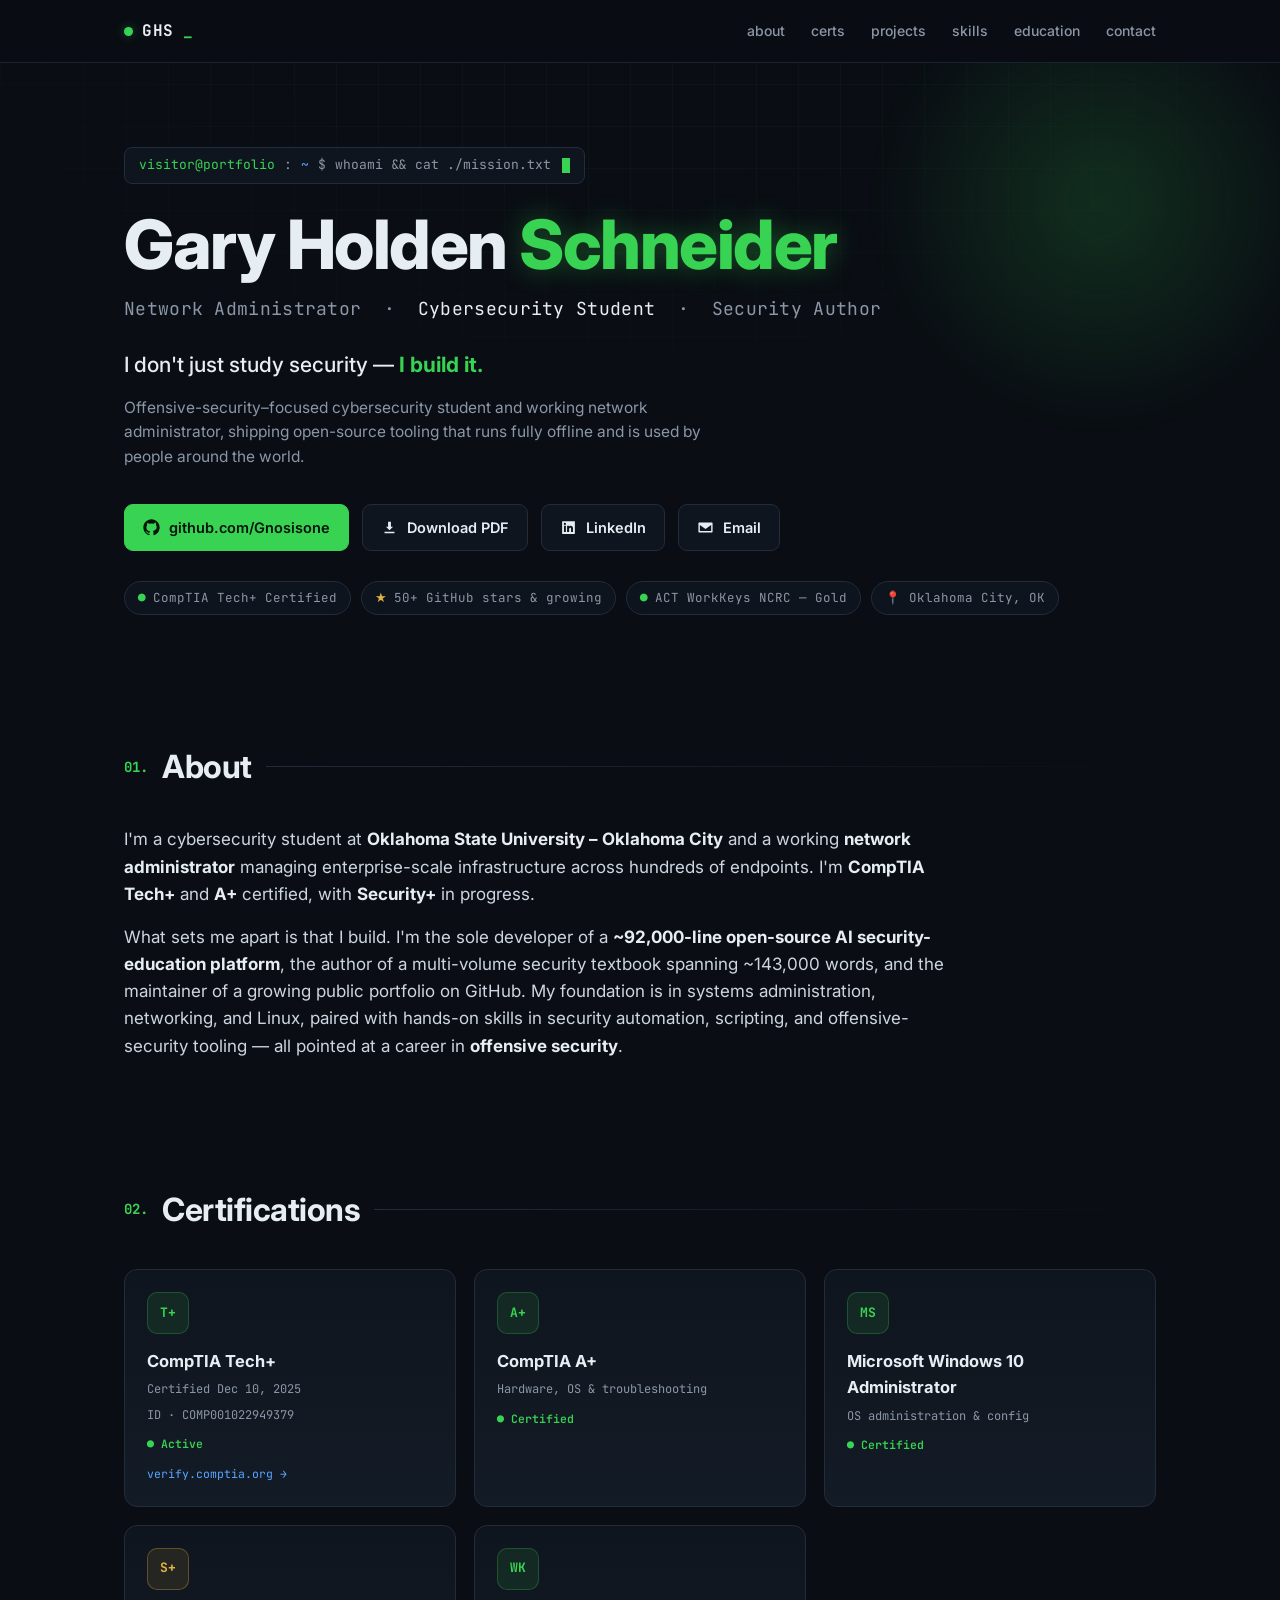
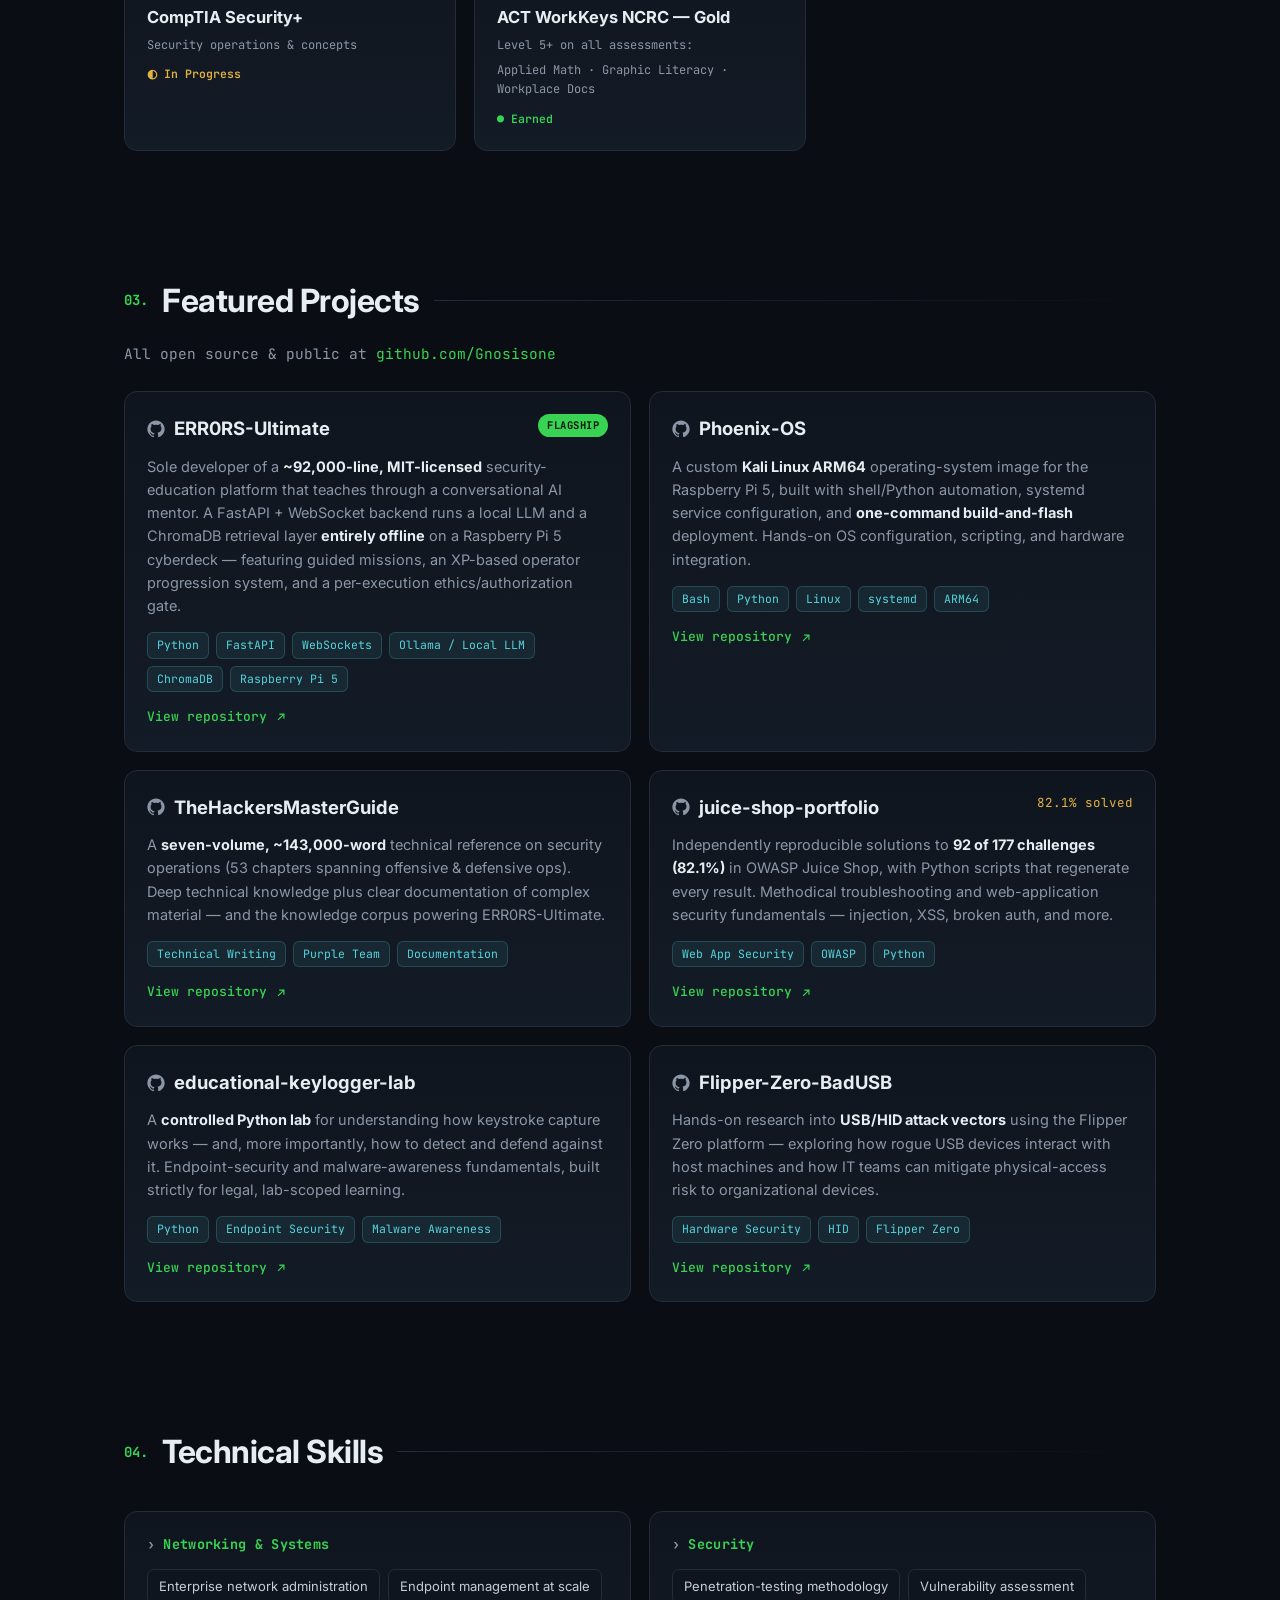
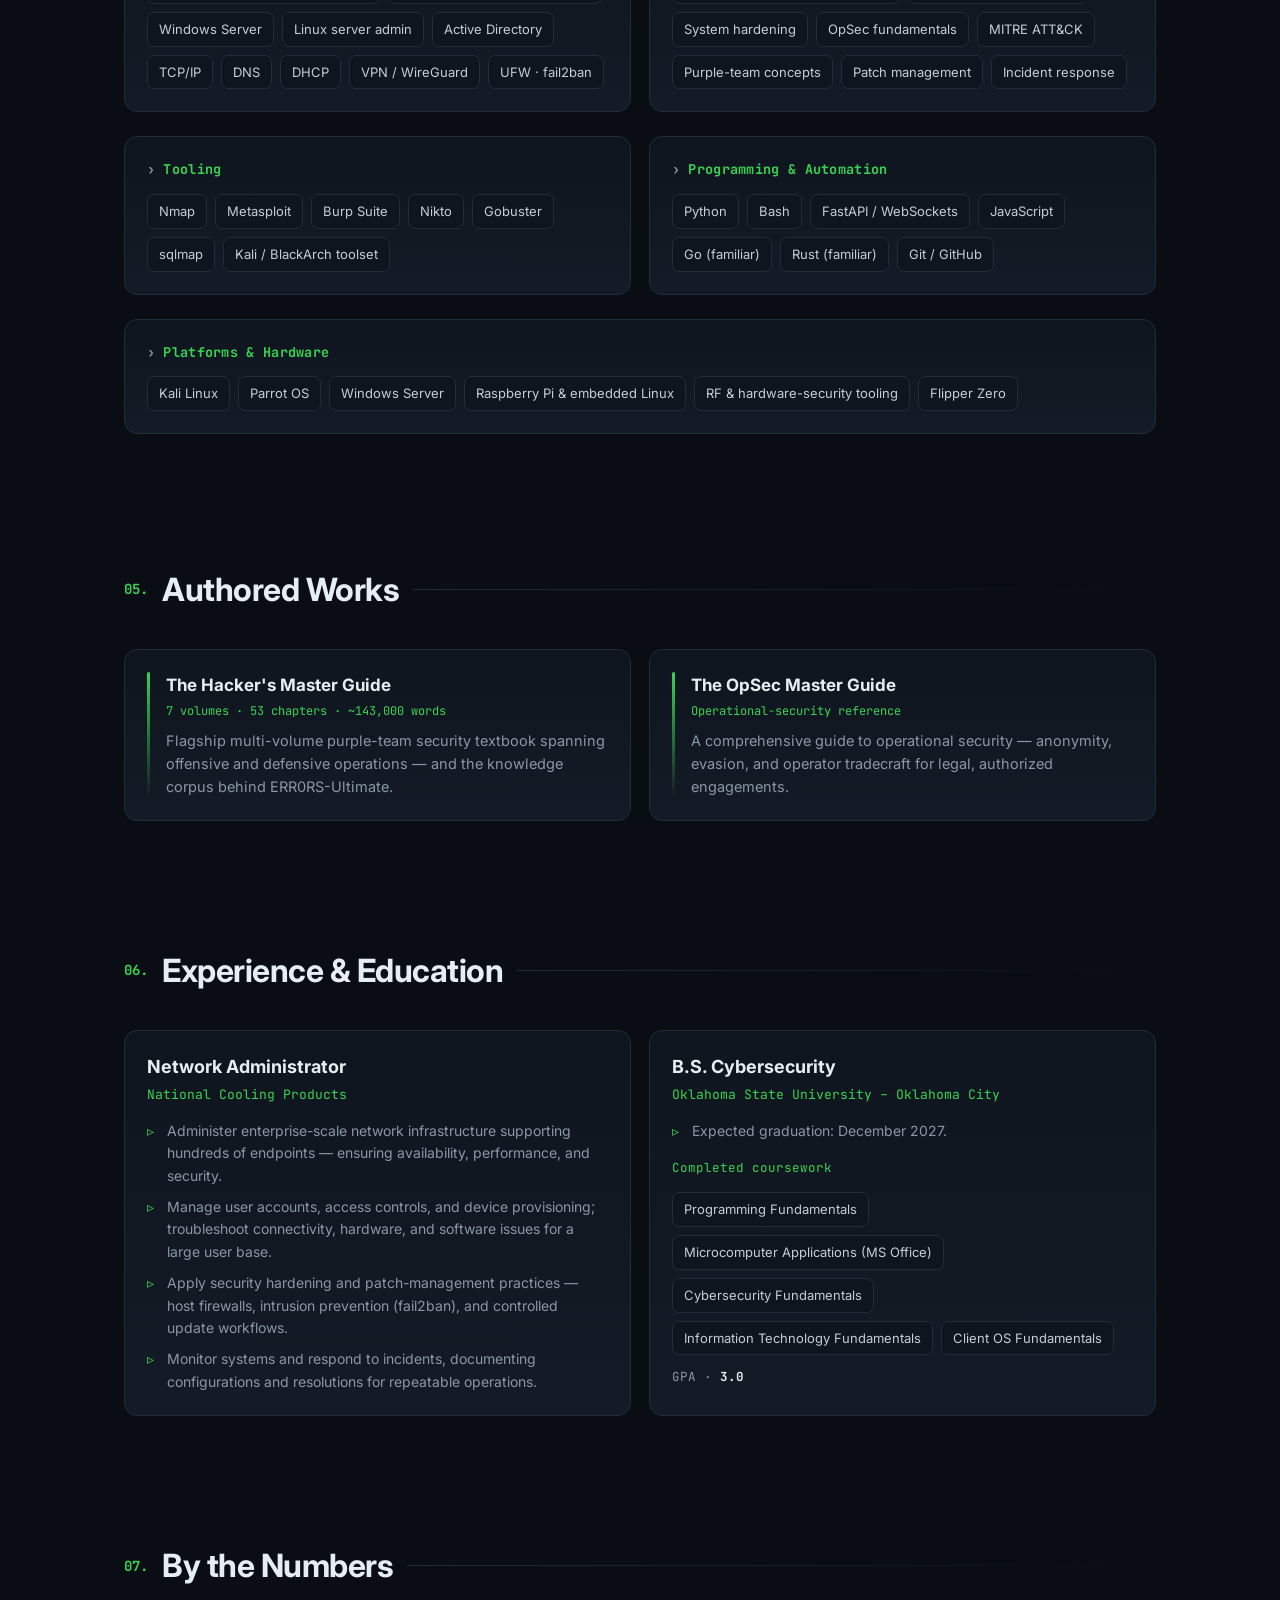
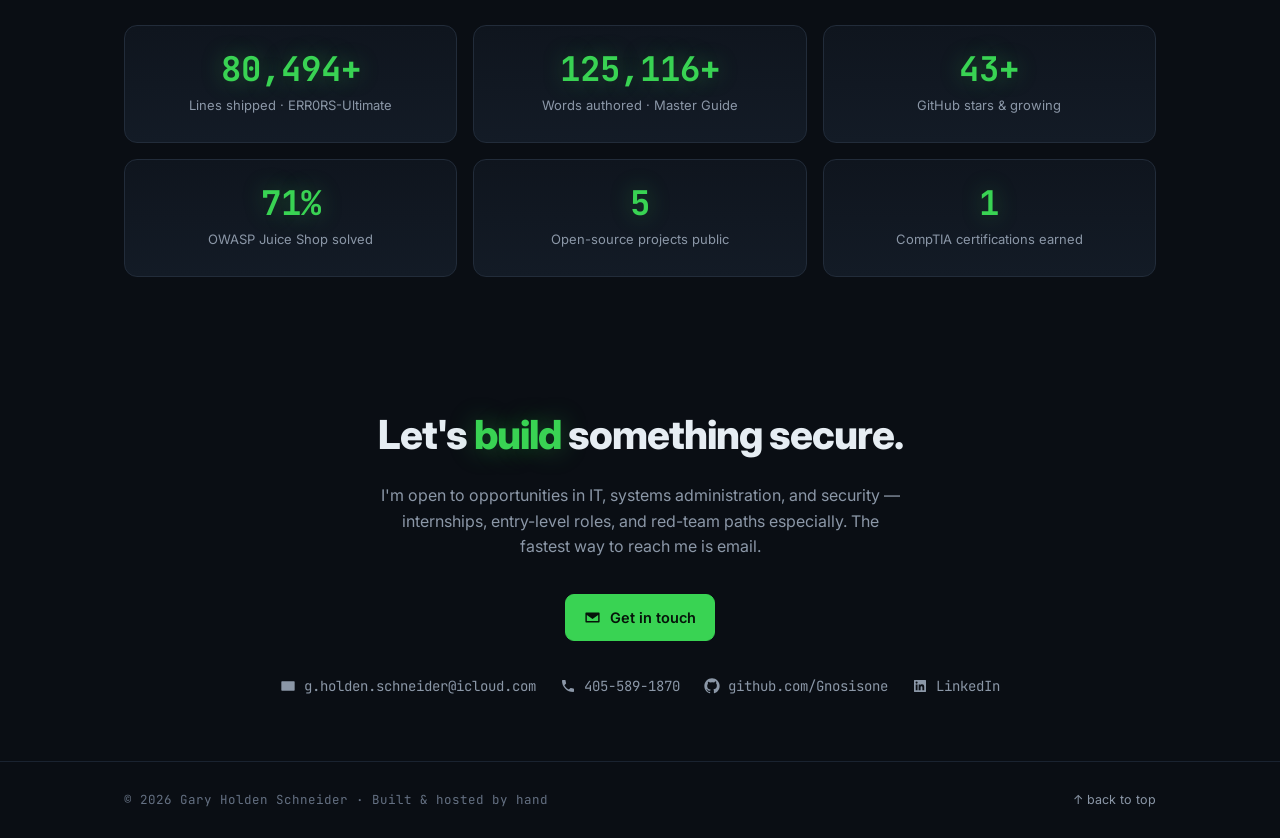
==== index.html @ 3a84d75b "Professional portfolio" ====
<!DOCTYPE html>
<html lang="en">
<head>
<meta charset="UTF-8">
<meta name="viewport" content="width=device-width, initial-scale=1.0">
<title>Gary Holden Schneider — Cybersecurity & Offensive Security Portfolio</title>
<meta name="description" content="Gary Holden Schneider — Network Administrator, Cybersecurity Student, and Security Author. CompTIA Tech+ certified. Builder of open-source security tooling at github.com/Gnosisone.">
<link rel="preconnect" href="https://fonts.googleapis.com">
<link rel="preconnect" href="https://fonts.gstatic.com" crossorigin>
<link href="https://fonts.googleapis.com/css2?family=JetBrains+Mono:wght@400;500;700&family=Inter:wght@400;500;600;700;800&display=swap" rel="stylesheet">
<style>
  :root{
    --bg:#0a0e14;
    --bg-grid:rgba(57,211,83,.04);
    --panel:#0f151e;
    --panel-2:#131b26;
    --border:#222c3a;
    --border-soft:#1a2330;
    --text:#e6edf3;
    --muted:#8b97a7;
    --muted-2:#647082;
    --green:#39d353;
    --green-dim:#2ea043;
    --blue:#58a6ff;
    --cyan:#56d4dd;
    --amber:#e3b341;
    --glow:rgba(57,211,83,.35);
    --mono:'JetBrains Mono',ui-monospace,SFMono-Regular,Menlo,Consolas,monospace;
    --sans:'Inter',system-ui,-apple-system,Segoe UI,Roboto,Helvetica,Arial,sans-serif;
  }
  *{box-sizing:border-box;margin:0;padding:0}
  html{scroll-behavior:smooth}
  body{
    background:var(--bg);
    color:var(--text);
    font-family:var(--sans);
    line-height:1.6;
    -webkit-font-smoothing:antialiased;
    overflow-x:hidden;
  }
  body::before{
    content:"";position:fixed;inset:0;z-index:0;pointer-events:none;
    background-image:linear-gradient(var(--bg-grid) 1px,transparent 1px),linear-gradient(90deg,var(--bg-grid) 1px,transparent 1px);
    background-size:42px 42px;
    mask-image:radial-gradient(ellipse 80% 60% at 50% 0%,#000 30%,transparent 80%);
  }
  a{color:inherit;text-decoration:none}
  .wrap{max-width:1080px;margin:0 auto;padding:0 24px;position:relative;z-index:1}
  .mono{font-family:var(--mono)}
  .accent{color:var(--green)}
  .blue{color:var(--blue)}

  /* NAV */
  nav{
    position:sticky;top:0;z-index:50;
    backdrop-filter:blur(10px);
    background:rgba(10,14,20,.78);
    border-bottom:1px solid var(--border-soft);
  }
  nav .wrap{display:flex;align-items:center;justify-content:space-between;height:62px}
  .brand{font-family:var(--mono);font-weight:700;letter-spacing:.5px;display:flex;align-items:center;gap:9px}
  .brand .dot{width:9px;height:9px;border-radius:50%;background:var(--green);box-shadow:0 0 10px var(--glow);animation:pulse 2.4s infinite}
  @keyframes pulse{0%,100%{opacity:1}50%{opacity:.35}}
  .navlinks{display:flex;gap:26px;font-size:14px;font-weight:500}
  .navlinks a{color:var(--muted);transition:color .2s}
  .navlinks a:hover{color:var(--green)}
  @media(max-width:760px){.navlinks{display:none}}

  /* HERO */
  header.hero{position:relative;padding:84px 0 64px;overflow:hidden}
  header.hero::after{
    content:"";position:absolute;top:-120px;right:-80px;width:520px;height:520px;z-index:0;
    background:radial-gradient(circle,var(--glow) 0%,transparent 60%);opacity:.5;filter:blur(20px);
  }
  .term{
    font-family:var(--mono);font-size:13px;color:var(--muted);
    border:1px solid var(--border);background:var(--panel);border-radius:8px;
    padding:7px 14px;display:inline-flex;align-items:center;gap:9px;margin-bottom:26px;
  }
  .term .g{color:var(--green)}
  .term .cursor{display:inline-block;width:8px;height:15px;background:var(--green);margin-left:2px;animation:blink 1.1s steps(1) infinite;vertical-align:-2px}
  @keyframes blink{50%{opacity:0}}
  h1.name{font-size:clamp(38px,7vw,68px);line-height:1.02;font-weight:800;letter-spacing:-1.5px}
  h1.name .last{color:var(--green);text-shadow:0 0 26px var(--glow)}
  .roles{font-family:var(--mono);font-size:clamp(14px,2.4vw,18px);color:var(--muted);margin-top:16px;letter-spacing:.3px}
  .roles span{color:var(--text)}
  .tagline{font-size:clamp(17px,2.6vw,21px);color:var(--text);max-width:640px;margin-top:24px;font-weight:500}
  .tagline b{color:var(--green);font-weight:700}
  .sub{color:var(--muted);max-width:620px;margin-top:14px;font-size:15.5px}
  .cta{display:flex;flex-wrap:wrap;gap:13px;margin-top:34px}
  .btn{
    display:inline-flex;align-items:center;gap:9px;font-weight:600;font-size:14.5px;
    padding:11px 18px;border-radius:9px;border:1px solid var(--border);
    background:var(--panel);color:var(--text);transition:all .2s;cursor:pointer;
  }
  .btn:hover{border-color:var(--green);transform:translateY(-2px);box-shadow:0 8px 22px rgba(0,0,0,.4)}
  .btn.primary{background:var(--green);color:#06140a;border-color:var(--green)}
  .btn.primary:hover{background:#48e063;box-shadow:0 8px 26px var(--glow)}
  .btn svg{width:17px;height:17px;fill:currentColor}
  .badges{display:flex;flex-wrap:wrap;gap:10px;margin-top:30px}
  .chip{
    font-family:var(--mono);font-size:12.5px;color:var(--muted);
    border:1px solid var(--border);border-radius:30px;padding:6px 13px;
    display:inline-flex;align-items:center;gap:7px;background:rgba(19,27,38,.5)
  }
  .chip .s{color:var(--amber)}
  .chip .ok{color:var(--green)}

  /* SECTIONS */
  section{padding:62px 0;position:relative}
  .sec-head{display:flex;align-items:center;gap:14px;margin-bottom:34px}
  .sec-head .num{font-family:var(--mono);color:var(--green);font-size:14px;font-weight:700}
  .sec-head h2{font-size:clamp(23px,4vw,32px);font-weight:700;letter-spacing:-.5px;white-space:nowrap}
  .sec-head .rule{height:1px;background:linear-gradient(90deg,var(--border),transparent);flex:1}

  .about p{font-size:17px;color:#cdd6e0;max-width:820px}
  .about p+p{margin-top:16px}
  .about b{color:var(--text)}

  /* CARDS GRID */
  .grid{display:grid;gap:18px}
  .grid.cols-2{grid-template-columns:repeat(2,1fr)}
  .grid.cols-3{grid-template-columns:repeat(3,1fr)}
  @media(max-width:820px){.grid.cols-2,.grid.cols-3{grid-template-columns:1fr}}

  .card{
    background:linear-gradient(180deg,var(--panel),var(--panel-2));
    border:1px solid var(--border);border-radius:13px;padding:22px;position:relative;
    transition:transform .2s,border-color .2s,box-shadow .2s;
  }
  .card:hover{transform:translateY(-4px);border-color:var(--green);box-shadow:0 14px 34px rgba(0,0,0,.45)}

  /* PROJECTS */
  .proj .top{display:flex;align-items:flex-start;justify-content:space-between;gap:12px}
  .proj h3{font-size:18.5px;font-weight:700;display:flex;align-items:center;gap:9px}
  .proj h3 svg{width:18px;height:18px;fill:var(--muted)}
  .flag{font-family:var(--mono);font-size:10.5px;font-weight:700;color:#06140a;background:var(--green);padding:3px 9px;border-radius:30px;letter-spacing:.5px;text-transform:uppercase}
  .stars{font-family:var(--mono);font-size:12.5px;color:var(--amber);display:inline-flex;align-items:center;gap:5px;white-space:nowrap}
  .proj p{color:var(--muted);font-size:14.5px;margin-top:11px}
  .tags{display:flex;flex-wrap:wrap;gap:7px;margin-top:15px}
  .tag{font-family:var(--mono);font-size:11.5px;color:var(--cyan);background:rgba(86,212,221,.08);border:1px solid rgba(86,212,221,.2);border-radius:6px;padding:3px 9px}
  .proj .link{margin-top:15px;font-family:var(--mono);font-size:13px;color:var(--green);display:inline-flex;align-items:center;gap:7px;font-weight:500}
  .proj .link:hover{text-decoration:underline}
  .proj .link svg{width:14px;height:14px;fill:currentColor;transition:transform .2s}
  .card:hover .proj .link svg{transform:translate(2px,-2px)}

  /* CERTS */
  .cert{display:flex;flex-direction:column;gap:6px}
  .cert .ico{width:42px;height:42px;border-radius:10px;display:flex;align-items:center;justify-content:center;background:rgba(57,211,83,.1);border:1px solid rgba(57,211,83,.25);font-family:var(--mono);font-weight:700;color:var(--green);font-size:13px;margin-bottom:8px}
  .cert.prog .ico{background:rgba(227,179,65,.1);border-color:rgba(227,179,65,.3);color:var(--amber)}
  .cert h3{font-size:16.5px;font-weight:700}
  .cert .meta{font-family:var(--mono);font-size:12px;color:var(--muted)}
  .cert .status{font-family:var(--mono);font-size:11.5px;font-weight:600;margin-top:4px}
  .cert .status.active{color:var(--green)}
  .cert .status.ip{color:var(--amber)}
  .cert a.verify{font-family:var(--mono);font-size:11.5px;color:var(--blue);margin-top:6px;display:inline-block}
  .cert a.verify:hover{text-decoration:underline}

  /* SKILLS */
  .skillcat{margin-bottom:6px}
  .skillcat h3{font-family:var(--mono);font-size:13.5px;color:var(--green);margin-bottom:13px;letter-spacing:.3px;display:flex;align-items:center;gap:8px}
  .skillcat h3::before{content:"›";color:var(--muted)}
  .skillset{display:flex;flex-wrap:wrap;gap:8px}
  .skill{font-size:13px;color:#c4cdd8;background:var(--panel);border:1px solid var(--border);border-radius:7px;padding:6px 11px;transition:all .18s}
  .skill:hover{border-color:var(--green);color:var(--text)}

  /* WORKS */
  .work{display:flex;gap:16px;align-items:flex-start}
  .work .bar{width:3px;align-self:stretch;background:linear-gradient(var(--green),transparent);border-radius:3px;flex:none}
  .work h3{font-size:17px;font-weight:700}
  .work .sub2{font-family:var(--mono);font-size:12px;color:var(--green);margin:3px 0 7px}
  .work p{color:var(--muted);font-size:14.5px}

  /* EXPERIENCE / EDU */
  .row{display:grid;grid-template-columns:1fr 1fr;gap:18px}
  @media(max-width:820px){.row{grid-template-columns:1fr}}
  .exp h3{font-size:18px;font-weight:700}
  .exp .org{font-family:var(--mono);font-size:13px;color:var(--green);margin-top:3px}
  .exp ul{list-style:none;margin-top:14px;display:flex;flex-direction:column;gap:9px}
  .exp li{position:relative;padding-left:20px;color:var(--muted);font-size:14px}
  .exp li::before{content:"▹";position:absolute;left:0;color:var(--green)}
  .courses{display:flex;flex-wrap:wrap;gap:8px;margin-top:14px}
  .gpa{font-family:var(--mono);font-size:12.5px;color:var(--muted);margin-top:12px}
  .gpa b{color:var(--text)}

  /* STATS */
  .stats{display:grid;grid-template-columns:repeat(3,1fr);gap:16px}
  @media(max-width:820px){.stats{grid-template-columns:repeat(2,1fr)}}
  @media(max-width:480px){.stats{grid-template-columns:1fr}}
  .stat{text-align:center;padding:26px 16px;background:linear-gradient(180deg,var(--panel),var(--panel-2));border:1px solid var(--border);border-radius:13px}
  .stat .big{font-family:var(--mono);font-size:34px;font-weight:700;color:var(--green);text-shadow:0 0 22px var(--glow);line-height:1}
  .stat .lbl{color:var(--muted);font-size:13px;margin-top:9px}

  /* CONTACT */
  .contact{text-align:center;padding:64px 0}
  .contact h2{font-size:clamp(26px,5vw,40px);font-weight:800;letter-spacing:-1px}
  .contact h2 .accent{text-shadow:0 0 26px var(--glow)}
  .contact p{color:var(--muted);max-width:520px;margin:16px auto 0;font-size:16px}
  .contact .cta{justify-content:center}
  .clinks{display:flex;flex-wrap:wrap;gap:24px;justify-content:center;margin-top:34px;font-family:var(--mono);font-size:14px}
  .clinks a{color:var(--muted);display:inline-flex;align-items:center;gap:8px;transition:color .2s}
  .clinks a:hover{color:var(--green)}
  .clinks svg{width:16px;height:16px;fill:currentColor}

  footer{border-top:1px solid var(--border-soft);padding:28px 0;text-align:center}
  footer .wrap{display:flex;flex-wrap:wrap;gap:10px;justify-content:space-between;align-items:center}
  footer .mono{font-size:12.5px;color:var(--muted-2)}
  footer .top{color:var(--muted);font-size:12.5px;cursor:pointer}
  footer .top:hover{color:var(--green)}

  /* reveal */
  .reveal{opacity:0;transform:translateY(22px);transition:opacity .6s ease,transform .6s ease}
  .reveal.in{opacity:1;transform:none}
  @media(prefers-reduced-motion:reduce){.reveal{opacity:1;transform:none}}
</style>
</head>
<body>

<nav>
  <div class="wrap">
    <a href="#top" class="brand"><span class="dot"></span>GHS<span class="accent">_</span></a>
    <div class="navlinks">
      <a href="#about">about</a>
      <a href="#certs">certs</a>
      <a href="#projects">projects</a>
      <a href="#skills">skills</a>
      <a href="#education">education</a>
      <a href="#contact">contact</a>
    </div>
  </div>
</nav>

<header class="hero" id="top">
  <div class="wrap">
    <div class="term mono"><span class="g">visitor@portfolio</span>:<span class="blue">~</span>$ <span id="typed"></span><span class="cursor"></span></div>
    <h1 class="name">Gary Holden <span class="last">Schneider</span></h1>
    <div class="roles mono">Network Administrator&nbsp;&nbsp;·&nbsp;&nbsp;<span>Cybersecurity Student</span>&nbsp;&nbsp;·&nbsp;&nbsp;Security Author</div>
    <p class="tagline">I don't just study security — <b>I build it.</b></p>
    <p class="sub">Offensive-security–focused cybersecurity student and working network administrator, shipping open-source tooling that runs fully offline and is used by people around the world.</p>
    <div class="cta">
      <a class="btn primary" href="https://github.com/Gnosisone" target="_blank" rel="noopener">
        <svg viewBox="0 0 24 24"><path d="M12 .5C5.7.5.5 5.7.5 12c0 5.1 3.3 9.4 7.9 10.9.6.1.8-.2.8-.5v-1.7c-3.2.7-3.9-1.5-3.9-1.5-.5-1.3-1.3-1.7-1.3-1.7-1.1-.7.1-.7.1-.7 1.2.1 1.8 1.2 1.8 1.2 1 1.8 2.8 1.3 3.5 1 .1-.8.4-1.3.7-1.6-2.6-.3-5.3-1.3-5.3-5.7 0-1.3.4-2.3 1.2-3.1-.1-.3-.5-1.5.1-3.1 0 0 1-.3 3.3 1.2a11.5 11.5 0 0 1 6 0C17 4.6 18 4.9 18 4.9c.6 1.6.2 2.8.1 3.1.8.8 1.2 1.8 1.2 3.1 0 4.4-2.7 5.4-5.3 5.7.4.4.8 1.1.8 2.2v3.3c0 .3.2.6.8.5 4.6-1.5 7.9-5.8 7.9-10.9C23.5 5.7 18.3.5 12 .5z"/></svg>
        github.com/Gnosisone
      </a>
      <a class="btn" href="Holden_Schneider_Portfolio.pdf" target="_blank" rel="noopener">
        <svg viewBox="0 0 24 24"><path d="M12 16l-5-5h3V4h4v7h3l-5 5zm-7 2h14v2H5v-2z"/></svg>
        Download PDF
      </a>
      <a class="btn" href="https://www.linkedin.com/in/holden-schneider-bb38b32ba" target="_blank" rel="noopener">
        <svg viewBox="0 0 24 24"><path d="M20.4 3H3.6A.6.6 0 0 0 3 3.6v16.8a.6.6 0 0 0 .6.6h16.8a.6.6 0 0 0 .6-.6V3.6a.6.6 0 0 0-.6-.6zM8.3 18.3H5.6V9.7h2.7v8.6zM6.9 8.5a1.6 1.6 0 1 1 0-3.2 1.6 1.6 0 0 1 0 3.2zm11.4 9.8h-2.7V14c0-1-.4-1.7-1.3-1.7-.7 0-1.1.5-1.3 1-.1.2-.1.4-.1.7v4.3H10s.1-7.8 0-8.6h2.7v1.2c.4-.6 1-1.4 2.5-1.4 1.8 0 3.1 1.2 3.1 3.7v5.1z"/></svg>
        LinkedIn
      </a>
      <a class="btn" href="mailto:g.holden.schneider@icloud.com">
        <svg viewBox="0 0 24 24"><path d="M3 5h18a1 1 0 0 1 1 1v12a1 1 0 0 1-1 1H3a1 1 0 0 1-1-1V6a1 1 0 0 1 1-1zm9 7.2L4.4 7H19.6L12 12.2zM4 8.5V17h16V8.5l-8 5.5-8-5.5z"/></svg>
        Email
      </a>
    </div>
    <div class="badges">
      <span class="chip"><span class="ok">●</span> CompTIA Tech+ Certified</span>
      <span class="chip"><span class="s">★</span> 50+ GitHub stars &amp; growing</span>
      <span class="chip"><span class="ok">●</span> ACT WorkKeys NCRC — Gold</span>
      <span class="chip">📍 Oklahoma City, OK</span>
    </div>
  </div>
</header>

<section id="about" class="about">
  <div class="wrap">
    <div class="sec-head reveal"><span class="num mono">01.</span><h2>About</h2><span class="rule"></span></div>
    <p class="reveal">I'm a cybersecurity student at <b>Oklahoma State University – Oklahoma City</b> and a working <b>network administrator</b> managing enterprise-scale infrastructure across hundreds of endpoints. I'm <b>CompTIA Tech+</b> and <b>A+</b> certified, with <b>Security+</b> in progress.</p>
    <p class="reveal">What sets me apart is that I build. I'm the sole developer of a <b>~92,000-line open-source AI security-education platform</b>, the author of a multi-volume security textbook spanning ~143,000 words, and the maintainer of a growing public portfolio on GitHub. My foundation is in systems administration, networking, and Linux, paired with hands-on skills in security automation, scripting, and offensive-security tooling — all pointed at a career in <b>offensive security</b>.</p>
  </div>
</section>

<section id="certs">
  <div class="wrap">
    <div class="sec-head reveal"><span class="num mono">02.</span><h2>Certifications</h2><span class="rule"></span></div>
    <div class="grid cols-3">
      <div class="card cert reveal">
        <div class="ico">T+</div>
        <h3>CompTIA Tech+</h3>
        <div class="meta">Certified Dec 10, 2025</div>
        <div class="meta">ID · COMP001022949379</div>
        <div class="status active">● Active</div>
        <a class="verify" href="https://verify.comptia.org" target="_blank" rel="noopener">verify.comptia.org →</a>
      </div>
      <div class="card cert reveal">
        <div class="ico">A+</div>
        <h3>CompTIA A+</h3>
        <div class="meta">Hardware, OS &amp; troubleshooting</div>
        <div class="status active">● Certified</div>
      </div>
      <div class="card cert reveal">
        <div class="ico">MS</div>
        <h3>Microsoft Windows 10 Administrator</h3>
        <div class="meta">OS administration &amp; config</div>
        <div class="status active">● Certified</div>
      </div>
      <div class="card cert prog reveal">
        <div class="ico">S+</div>
        <h3>CompTIA Security+</h3>
        <div class="meta">Security operations &amp; concepts</div>
        <div class="status ip">◐ In Progress</div>
      </div>
      <div class="card cert reveal">
        <div class="ico">WK</div>
        <h3>ACT WorkKeys NCRC — Gold</h3>
        <div class="meta">Level 5+ on all assessments:</div>
        <div class="meta">Applied Math · Graphic Literacy · Workplace Docs</div>
        <div class="status active">● Earned</div>
      </div>
    </div>
  </div>
</section>

<section id="projects">
  <div class="wrap">
    <div class="sec-head reveal"><span class="num mono">03.</span><h2>Featured Projects</h2><span class="rule"></span></div>
    <p class="reveal" style="color:var(--muted);margin-top:-18px;margin-bottom:26px;font-size:14.5px;font-family:var(--mono)">All open source &amp; public at <a href="https://github.com/Gnosisone" target="_blank" rel="noopener" class="accent">github.com/Gnosisone</a></p>
    <div class="grid cols-2">

      <div class="card proj reveal">
        <div class="top">
          <h3><svg viewBox="0 0 24 24"><path d="M12 .5C5.7.5.5 5.7.5 12c0 5.1 3.3 9.4 7.9 10.9.6.1.8-.2.8-.5v-1.7c-3.2.7-3.9-1.5-3.9-1.5-.5-1.3-1.3-1.7-1.3-1.7-1.1-.7.1-.7.1-.7 1.2.1 1.8 1.2 1.8 1.2 1 1.8 2.8 1.3 3.5 1 .1-.8.4-1.3.7-1.6-2.6-.3-5.3-1.3-5.3-5.7 0-1.3.4-2.3 1.2-3.1-.1-.3-.5-1.5.1-3.1 0 0 1-.3 3.3 1.2a11.5 11.5 0 0 1 6 0C17 4.6 18 4.9 18 4.9c.6 1.6.2 2.8.1 3.1.8.8 1.2 1.8 1.2 3.1 0 4.4-2.7 5.4-5.3 5.7.4.4.8 1.1.8 2.2v3.3c0 .3.2.6.8.5 4.6-1.5 7.9-5.8 7.9-10.9C23.5 5.7 18.3.5 12 .5z"/></svg>ERR0RS-Ultimate</h3>
          <span class="flag">Flagship</span>
        </div>
        <p>Sole developer of a <b style="color:var(--text)">~92,000-line, MIT-licensed</b> security-education platform that teaches through a conversational AI mentor. A FastAPI + WebSocket backend runs a local LLM and a ChromaDB retrieval layer <b style="color:var(--text)">entirely offline</b> on a Raspberry Pi 5 cyberdeck — featuring guided missions, an XP-based operator progression system, and a per-execution ethics/authorization gate.</p>
        <div class="tags"><span class="tag">Python</span><span class="tag">FastAPI</span><span class="tag">WebSockets</span><span class="tag">Ollama / Local LLM</span><span class="tag">ChromaDB</span><span class="tag">Raspberry Pi 5</span></div>
        <a class="link" href="https://github.com/Gnosisone/ERR0RS-Ultimate" target="_blank" rel="noopener">View repository <svg viewBox="0 0 24 24"><path d="M7 17L17 7M9 7h8v8" stroke="currentColor" stroke-width="2" fill="none"/></svg></a>
      </div>

      <div class="card proj reveal">
        <div class="top">
          <h3><svg viewBox="0 0 24 24"><path d="M12 .5C5.7.5.5 5.7.5 12c0 5.1 3.3 9.4 7.9 10.9.6.1.8-.2.8-.5v-1.7c-3.2.7-3.9-1.5-3.9-1.5-.5-1.3-1.3-1.7-1.3-1.7-1.1-.7.1-.7.1-.7 1.2.1 1.8 1.2 1.8 1.2 1 1.8 2.8 1.3 3.5 1 .1-.8.4-1.3.7-1.6-2.6-.3-5.3-1.3-5.3-5.7 0-1.3.4-2.3 1.2-3.1-.1-.3-.5-1.5.1-3.1 0 0 1-.3 3.3 1.2a11.5 11.5 0 0 1 6 0C17 4.6 18 4.9 18 4.9c.6 1.6.2 2.8.1 3.1.8.8 1.2 1.8 1.2 3.1 0 4.4-2.7 5.4-5.3 5.7.4.4.8 1.1.8 2.2v3.3c0 .3.2.6.8.5 4.6-1.5 7.9-5.8 7.9-10.9C23.5 5.7 18.3.5 12 .5z"/></svg>Phoenix-OS</h3>
        </div>
        <p>A custom <b style="color:var(--text)">Kali Linux ARM64</b> operating-system image for the Raspberry Pi 5, built with shell/Python automation, systemd service configuration, and <b style="color:var(--text)">one-command build-and-flash</b> deployment. Hands-on OS configuration, scripting, and hardware integration.</p>
        <div class="tags"><span class="tag">Bash</span><span class="tag">Python</span><span class="tag">Linux</span><span class="tag">systemd</span><span class="tag">ARM64</span></div>
        <a class="link" href="https://github.com/Gnosisone/Phoenix-OS" target="_blank" rel="noopener">View repository <svg viewBox="0 0 24 24"><path d="M7 17L17 7M9 7h8v8" stroke="currentColor" stroke-width="2" fill="none"/></svg></a>
      </div>

      <div class="card proj reveal">
        <div class="top">
          <h3><svg viewBox="0 0 24 24"><path d="M12 .5C5.7.5.5 5.7.5 12c0 5.1 3.3 9.4 7.9 10.9.6.1.8-.2.8-.5v-1.7c-3.2.7-3.9-1.5-3.9-1.5-.5-1.3-1.3-1.7-1.3-1.7-1.1-.7.1-.7.1-.7 1.2.1 1.8 1.2 1.8 1.2 1 1.8 2.8 1.3 3.5 1 .1-.8.4-1.3.7-1.6-2.6-.3-5.3-1.3-5.3-5.7 0-1.3.4-2.3 1.2-3.1-.1-.3-.5-1.5.1-3.1 0 0 1-.3 3.3 1.2a11.5 11.5 0 0 1 6 0C17 4.6 18 4.9 18 4.9c.6 1.6.2 2.8.1 3.1.8.8 1.2 1.8 1.2 3.1 0 4.4-2.7 5.4-5.3 5.7.4.4.8 1.1.8 2.2v3.3c0 .3.2.6.8.5 4.6-1.5 7.9-5.8 7.9-10.9C23.5 5.7 18.3.5 12 .5z"/></svg>TheHackersMasterGuide</h3>
        </div>
        <p>A <b style="color:var(--text)">seven-volume, ~143,000-word</b> technical reference on security operations (53 chapters spanning offensive &amp; defensive ops). Deep technical knowledge plus clear documentation of complex material — and the knowledge corpus powering ERR0RS-Ultimate.</p>
        <div class="tags"><span class="tag">Technical Writing</span><span class="tag">Purple Team</span><span class="tag">Documentation</span></div>
        <a class="link" href="https://github.com/Gnosisone/TheHackersMasterGuide" target="_blank" rel="noopener">View repository <svg viewBox="0 0 24 24"><path d="M7 17L17 7M9 7h8v8" stroke="currentColor" stroke-width="2" fill="none"/></svg></a>
      </div>

      <div class="card proj reveal">
        <div class="top">
          <h3><svg viewBox="0 0 24 24"><path d="M12 .5C5.7.5.5 5.7.5 12c0 5.1 3.3 9.4 7.9 10.9.6.1.8-.2.8-.5v-1.7c-3.2.7-3.9-1.5-3.9-1.5-.5-1.3-1.3-1.7-1.3-1.7-1.1-.7.1-.7.1-.7 1.2.1 1.8 1.2 1.8 1.2 1 1.8 2.8 1.3 3.5 1 .1-.8.4-1.3.7-1.6-2.6-.3-5.3-1.3-5.3-5.7 0-1.3.4-2.3 1.2-3.1-.1-.3-.5-1.5.1-3.1 0 0 1-.3 3.3 1.2a11.5 11.5 0 0 1 6 0C17 4.6 18 4.9 18 4.9c.6 1.6.2 2.8.1 3.1.8.8 1.2 1.8 1.2 3.1 0 4.4-2.7 5.4-5.3 5.7.4.4.8 1.1.8 2.2v3.3c0 .3.2.6.8.5 4.6-1.5 7.9-5.8 7.9-10.9C23.5 5.7 18.3.5 12 .5z"/></svg>juice-shop-portfolio</h3>
          <span class="stars">82.1% solved</span>
        </div>
        <p>Independently reproducible solutions to <b style="color:var(--text)">92 of 177 challenges (82.1%)</b> in OWASP Juice Shop, with Python scripts that regenerate every result. Methodical troubleshooting and web-application security fundamentals — injection, XSS, broken auth, and more.</p>
        <div class="tags"><span class="tag">Web App Security</span><span class="tag">OWASP</span><span class="tag">Python</span></div>
        <a class="link" href="https://github.com/Gnosisone/juice-shop-portfolio" target="_blank" rel="noopener">View repository <svg viewBox="0 0 24 24"><path d="M7 17L17 7M9 7h8v8" stroke="currentColor" stroke-width="2" fill="none"/></svg></a>
      </div>

      <div class="card proj reveal">
        <div class="top">
          <h3><svg viewBox="0 0 24 24"><path d="M12 .5C5.7.5.5 5.7.5 12c0 5.1 3.3 9.4 7.9 10.9.6.1.8-.2.8-.5v-1.7c-3.2.7-3.9-1.5-3.9-1.5-.5-1.3-1.3-1.7-1.3-1.7-1.1-.7.1-.7.1-.7 1.2.1 1.8 1.2 1.8 1.2 1 1.8 2.8 1.3 3.5 1 .1-.8.4-1.3.7-1.6-2.6-.3-5.3-1.3-5.3-5.7 0-1.3.4-2.3 1.2-3.1-.1-.3-.5-1.5.1-3.1 0 0 1-.3 3.3 1.2a11.5 11.5 0 0 1 6 0C17 4.6 18 4.9 18 4.9c.6 1.6.2 2.8.1 3.1.8.8 1.2 1.8 1.2 3.1 0 4.4-2.7 5.4-5.3 5.7.4.4.8 1.1.8 2.2v3.3c0 .3.2.6.8.5 4.6-1.5 7.9-5.8 7.9-10.9C23.5 5.7 18.3.5 12 .5z"/></svg>educational-keylogger-lab</h3>
        </div>
        <p>A <b style="color:var(--text)">controlled Python lab</b> for understanding how keystroke capture works — and, more importantly, how to detect and defend against it. Endpoint-security and malware-awareness fundamentals, built strictly for legal, lab-scoped learning.</p>
        <div class="tags"><span class="tag">Python</span><span class="tag">Endpoint Security</span><span class="tag">Malware Awareness</span></div>
        <a class="link" href="https://github.com/Gnosisone/educational-keylogger-lab" target="_blank" rel="noopener">View repository <svg viewBox="0 0 24 24"><path d="M7 17L17 7M9 7h8v8" stroke="currentColor" stroke-width="2" fill="none"/></svg></a>
      </div>

      <div class="card proj reveal">
        <div class="top">
          <h3><svg viewBox="0 0 24 24"><path d="M12 .5C5.7.5.5 5.7.5 12c0 5.1 3.3 9.4 7.9 10.9.6.1.8-.2.8-.5v-1.7c-3.2.7-3.9-1.5-3.9-1.5-.5-1.3-1.3-1.7-1.3-1.7-1.1-.7.1-.7.1-.7 1.2.1 1.8 1.2 1.8 1.2 1 1.8 2.8 1.3 3.5 1 .1-.8.4-1.3.7-1.6-2.6-.3-5.3-1.3-5.3-5.7 0-1.3.4-2.3 1.2-3.1-.1-.3-.5-1.5.1-3.1 0 0 1-.3 3.3 1.2a11.5 11.5 0 0 1 6 0C17 4.6 18 4.9 18 4.9c.6 1.6.2 2.8.1 3.1.8.8 1.2 1.8 1.2 3.1 0 4.4-2.7 5.4-5.3 5.7.4.4.8 1.1.8 2.2v3.3c0 .3.2.6.8.5 4.6-1.5 7.9-5.8 7.9-10.9C23.5 5.7 18.3.5 12 .5z"/></svg>Flipper-Zero-BadUSB</h3>
        </div>
        <p>Hands-on research into <b style="color:var(--text)">USB/HID attack vectors</b> using the Flipper Zero platform — exploring how rogue USB devices interact with host machines and how IT teams can mitigate physical-access risk to organizational devices.</p>
        <div class="tags"><span class="tag">Hardware Security</span><span class="tag">HID</span><span class="tag">Flipper Zero</span></div>
        <a class="link" href="https://github.com/Gnosisone/Flipper-Zero-BadUSB" target="_blank" rel="noopener">View repository <svg viewBox="0 0 24 24"><path d="M7 17L17 7M9 7h8v8" stroke="currentColor" stroke-width="2" fill="none"/></svg></a>
      </div>

    </div>
  </div>
</section>

<section id="skills">
  <div class="wrap">
    <div class="sec-head reveal"><span class="num mono">04.</span><h2>Technical Skills</h2><span class="rule"></span></div>
    <div class="grid cols-2">
      <div class="card skillcat reveal">
        <h3>Networking &amp; Systems</h3>
        <div class="skillset">
          <span class="skill">Enterprise network administration</span><span class="skill">Endpoint management at scale</span><span class="skill">Windows Server</span><span class="skill">Linux server admin</span><span class="skill">Active Directory</span><span class="skill">TCP/IP</span><span class="skill">DNS</span><span class="skill">DHCP</span><span class="skill">VPN / WireGuard</span><span class="skill">UFW · fail2ban</span>
        </div>
      </div>
      <div class="card skillcat reveal">
        <h3>Security</h3>
        <div class="skillset">
          <span class="skill">Penetration-testing methodology</span><span class="skill">Vulnerability assessment</span><span class="skill">System hardening</span><span class="skill">OpSec fundamentals</span><span class="skill">MITRE ATT&amp;CK</span><span class="skill">Purple-team concepts</span><span class="skill">Patch management</span><span class="skill">Incident response</span>
        </div>
      </div>
      <div class="card skillcat reveal">
        <h3>Tooling</h3>
        <div class="skillset">
          <span class="skill">Nmap</span><span class="skill">Metasploit</span><span class="skill">Burp Suite</span><span class="skill">Nikto</span><span class="skill">Gobuster</span><span class="skill">sqlmap</span><span class="skill">Kali / BlackArch toolset</span>
        </div>
      </div>
      <div class="card skillcat reveal">
        <h3>Programming &amp; Automation</h3>
        <div class="skillset">
          <span class="skill">Python</span><span class="skill">Bash</span><span class="skill">FastAPI / WebSockets</span><span class="skill">JavaScript</span><span class="skill">Go (familiar)</span><span class="skill">Rust (familiar)</span><span class="skill">Git / GitHub</span>
        </div>
      </div>
      <div class="card skillcat reveal" style="grid-column:1/-1">
        <h3>Platforms &amp; Hardware</h3>
        <div class="skillset">
          <span class="skill">Kali Linux</span><span class="skill">Parrot OS</span><span class="skill">Windows Server</span><span class="skill">Raspberry Pi &amp; embedded Linux</span><span class="skill">RF &amp; hardware-security tooling</span><span class="skill">Flipper Zero</span>
        </div>
      </div>
    </div>
  </div>
</section>

<section id="works">
  <div class="wrap">
    <div class="sec-head reveal"><span class="num mono">05.</span><h2>Authored Works</h2><span class="rule"></span></div>
    <div class="grid cols-2">
      <div class="card work reveal">
        <div class="bar"></div>
        <div>
          <h3>The Hacker's Master Guide</h3>
          <div class="sub2 mono">7 volumes · 53 chapters · ~143,000 words</div>
          <p>Flagship multi-volume purple-team security textbook spanning offensive and defensive operations — and the knowledge corpus behind ERR0RS-Ultimate.</p>
        </div>
      </div>
      <div class="card work reveal">
        <div class="bar"></div>
        <div>
          <h3>The OpSec Master Guide</h3>
          <div class="sub2 mono">Operational-security reference</div>
          <p>A comprehensive guide to operational security — anonymity, evasion, and operator tradecraft for legal, authorized engagements.</p>
        </div>
      </div>
    </div>
  </div>
</section>

<section id="experience">
  <div class="wrap">
    <div class="sec-head reveal"><span class="num mono">06.</span><h2>Experience &amp; Education</h2><span class="rule"></span></div>
    <div class="row">
      <div class="card exp reveal">
        <h3>Network Administrator</h3>
        <div class="org mono">National Cooling Products</div>
        <ul>
          <li>Administer enterprise-scale network infrastructure supporting hundreds of endpoints — ensuring availability, performance, and security.</li>
          <li>Manage user accounts, access controls, and device provisioning; troubleshoot connectivity, hardware, and software issues for a large user base.</li>
          <li>Apply security hardening and patch-management practices — host firewalls, intrusion prevention (fail2ban), and controlled update workflows.</li>
          <li>Monitor systems and respond to incidents, documenting configurations and resolutions for repeatable operations.</li>
        </ul>
      </div>
      <div class="card exp reveal">
        <h3>B.S. Cybersecurity</h3>
        <div class="org mono">Oklahoma State University – Oklahoma City</div>
        <ul>
          <li>Expected graduation: December 2027.</li>
        </ul>
        <div style="font-family:var(--mono);font-size:12.5px;color:var(--green);margin-top:16px;margin-bottom:6px">Completed coursework</div>
        <div class="courses">
          <span class="skill">Programming Fundamentals</span><span class="skill">Microcomputer Applications (MS Office)</span><span class="skill">Cybersecurity Fundamentals</span><span class="skill">Information Technology Fundamentals</span><span class="skill">Client OS Fundamentals</span>
        </div>
        <div class="gpa">GPA · <b>3.0</b></div>
      </div>
    </div>
  </div>
</section>

<section id="highlights">
  <div class="wrap">
    <div class="sec-head reveal"><span class="num mono">07.</span><h2>By the Numbers</h2><span class="rule"></span></div>
    <div class="stats">
      <div class="stat reveal"><div class="big" data-count="92000" data-suffix="+">0</div><div class="lbl">Lines shipped · ERR0RS-Ultimate</div></div>
      <div class="stat reveal"><div class="big" data-count="143000" data-suffix="+">0</div><div class="lbl">Words authored · Master Guide</div></div>
      <div class="stat reveal"><div class="big" data-count="50" data-suffix="+">0</div><div class="lbl">GitHub stars &amp; growing</div></div>
      <div class="stat reveal"><div class="big" data-count="82" data-suffix="%">0</div><div class="lbl">OWASP Juice Shop solved</div></div>
      <div class="stat reveal"><div class="big" data-count="6" data-suffix="">0</div><div class="lbl">Open-source projects public</div></div>
      <div class="stat reveal"><div class="big" data-count="2" data-suffix="">0</div><div class="lbl">CompTIA certifications earned</div></div>
    </div>
  </div>
</section>

<section id="contact" class="contact">
  <div class="wrap">
    <div class="reveal">
      <h2>Let's <span class="accent">build</span> something secure.</h2>
      <p>I'm open to opportunities in IT, systems administration, and security — internships, entry-level roles, and red-team paths especially. The fastest way to reach me is email.</p>
      <div class="cta">
        <a class="btn primary" href="mailto:g.holden.schneider@icloud.com">
          <svg viewBox="0 0 24 24"><path d="M3 5h18a1 1 0 0 1 1 1v12a1 1 0 0 1-1 1H3a1 1 0 0 1-1-1V6a1 1 0 0 1 1-1zm9 7.2L4.4 7H19.6L12 12.2zM4 8.5V17h16V8.5l-8 5.5-8-5.5z"/></svg>
          Get in touch
        </a>
      </div>
      <div class="clinks">
        <a href="mailto:g.holden.schneider@icloud.com"><svg viewBox="0 0 24 24"><path d="M3 5h18a1 1 0 0 1 1 1v12a1 1 0 0 1-1 1H3a1 1 0 0 1-1-1V6a1 1 0 0 1 1-1zm9 7.2L4.4 7H19.6L12 12.2z"/></svg>g.holden.schneider@icloud.com</a>
        <a href="tel:4055891870"><svg viewBox="0 0 24 24"><path d="M6.6 10.8c1.4 2.8 3.8 5.1 6.6 6.6l2.2-2.2c.3-.3.7-.4 1-.2 1.2.4 2.4.6 3.6.6.6 0 1 .4 1 1V20c0 .6-.4 1-1 1C10.6 21 3 13.4 3 4c0-.6.4-1 1-1h3.5c.6 0 1 .4 1 1 0 1.3.2 2.5.6 3.6.1.4 0 .8-.3 1l-2.2 2.2z"/></svg>405-589-1870</a>
        <a href="https://github.com/Gnosisone" target="_blank" rel="noopener"><svg viewBox="0 0 24 24"><path d="M12 .5C5.7.5.5 5.7.5 12c0 5.1 3.3 9.4 7.9 10.9.6.1.8-.2.8-.5v-1.7c-3.2.7-3.9-1.5-3.9-1.5-.5-1.3-1.3-1.7-1.3-1.7-1.1-.7.1-.7.1-.7 1.2.1 1.8 1.2 1.8 1.2 1 1.8 2.8 1.3 3.5 1 .1-.8.4-1.3.7-1.6-2.6-.3-5.3-1.3-5.3-5.7 0-1.3.4-2.3 1.2-3.1-.1-.3-.5-1.5.1-3.1 0 0 1-.3 3.3 1.2a11.5 11.5 0 0 1 6 0C17 4.6 18 4.9 18 4.9c.6 1.6.2 2.8.1 3.1.8.8 1.2 1.8 1.2 3.1 0 4.4-2.7 5.4-5.3 5.7.4.4.8 1.1.8 2.2v3.3c0 .3.2.6.8.5 4.6-1.5 7.9-5.8 7.9-10.9C23.5 5.7 18.3.5 12 .5z"/></svg>github.com/Gnosisone</a>
        <a href="https://www.linkedin.com/in/holden-schneider-bb38b32ba" target="_blank" rel="noopener"><svg viewBox="0 0 24 24"><path d="M20.4 3H3.6A.6.6 0 0 0 3 3.6v16.8a.6.6 0 0 0 .6.6h16.8a.6.6 0 0 0 .6-.6V3.6a.6.6 0 0 0-.6-.6zM8.3 18.3H5.6V9.7h2.7v8.6zM6.9 8.5a1.6 1.6 0 1 1 0-3.2 1.6 1.6 0 0 1 0 3.2zm11.4 9.8h-2.7V14c0-1-.4-1.7-1.3-1.7-.7 0-1.1.5-1.3 1-.1.2-.1.4-.1.7v4.3H10s.1-7.8 0-8.6h2.7v1.2c.4-.6 1-1.4 2.5-1.4 1.8 0 3.1 1.2 3.1 3.7v5.1z"/></svg>LinkedIn</a>
      </div>
    </div>
  </div>
</section>

<footer>
  <div class="wrap">
    <span class="mono">© 2026 Gary Holden Schneider · Built &amp; hosted by hand</span>
    <span class="top" onclick="window.scrollTo({top:0,behavior:'smooth'})">↑ back to top</span>
  </div>
</footer>

<script>
  // typed terminal line
  (function(){
    var el=document.getElementById('typed');
    if(!el)return;
    var txt='whoami && cat ./mission.txt';
    var i=0;
    (function t(){ if(i<=txt.length){el.textContent=txt.slice(0,i++);setTimeout(t,55);} })();
  })();

  // reveal on scroll
  (function(){
    var io=new IntersectionObserver(function(es){
      es.forEach(function(e){ if(e.isIntersecting){e.target.classList.add('in');io.unobserve(e.target);} });
    },{threshold:.12});
    document.querySelectorAll('.reveal').forEach(function(n){io.observe(n);});
  })();

  // count-up stats
  (function(){
    function fmt(n){return n.toLocaleString('en-US');}
    var seen=new WeakSet();
    var io=new IntersectionObserver(function(es){
      es.forEach(function(e){
        if(!e.isIntersecting||seen.has(e.target))return;
        seen.add(e.target);
        var node=e.target, target=+node.dataset.count, suf=node.dataset.suffix||'', dur=1300, t0=null;
        function step(ts){ if(!t0)t0=ts; var p=Math.min((ts-t0)/dur,1); var eased=1-Math.pow(1-p,3);
          node.textContent=fmt(Math.floor(eased*target))+suf; if(p<1)requestAnimationFrame(step); }
        requestAnimationFrame(step);
      });
    },{threshold:.5});
    document.querySelectorAll('.big[data-count]').forEach(function(n){io.observe(n);});
  })();
</script>
</body>
</html>
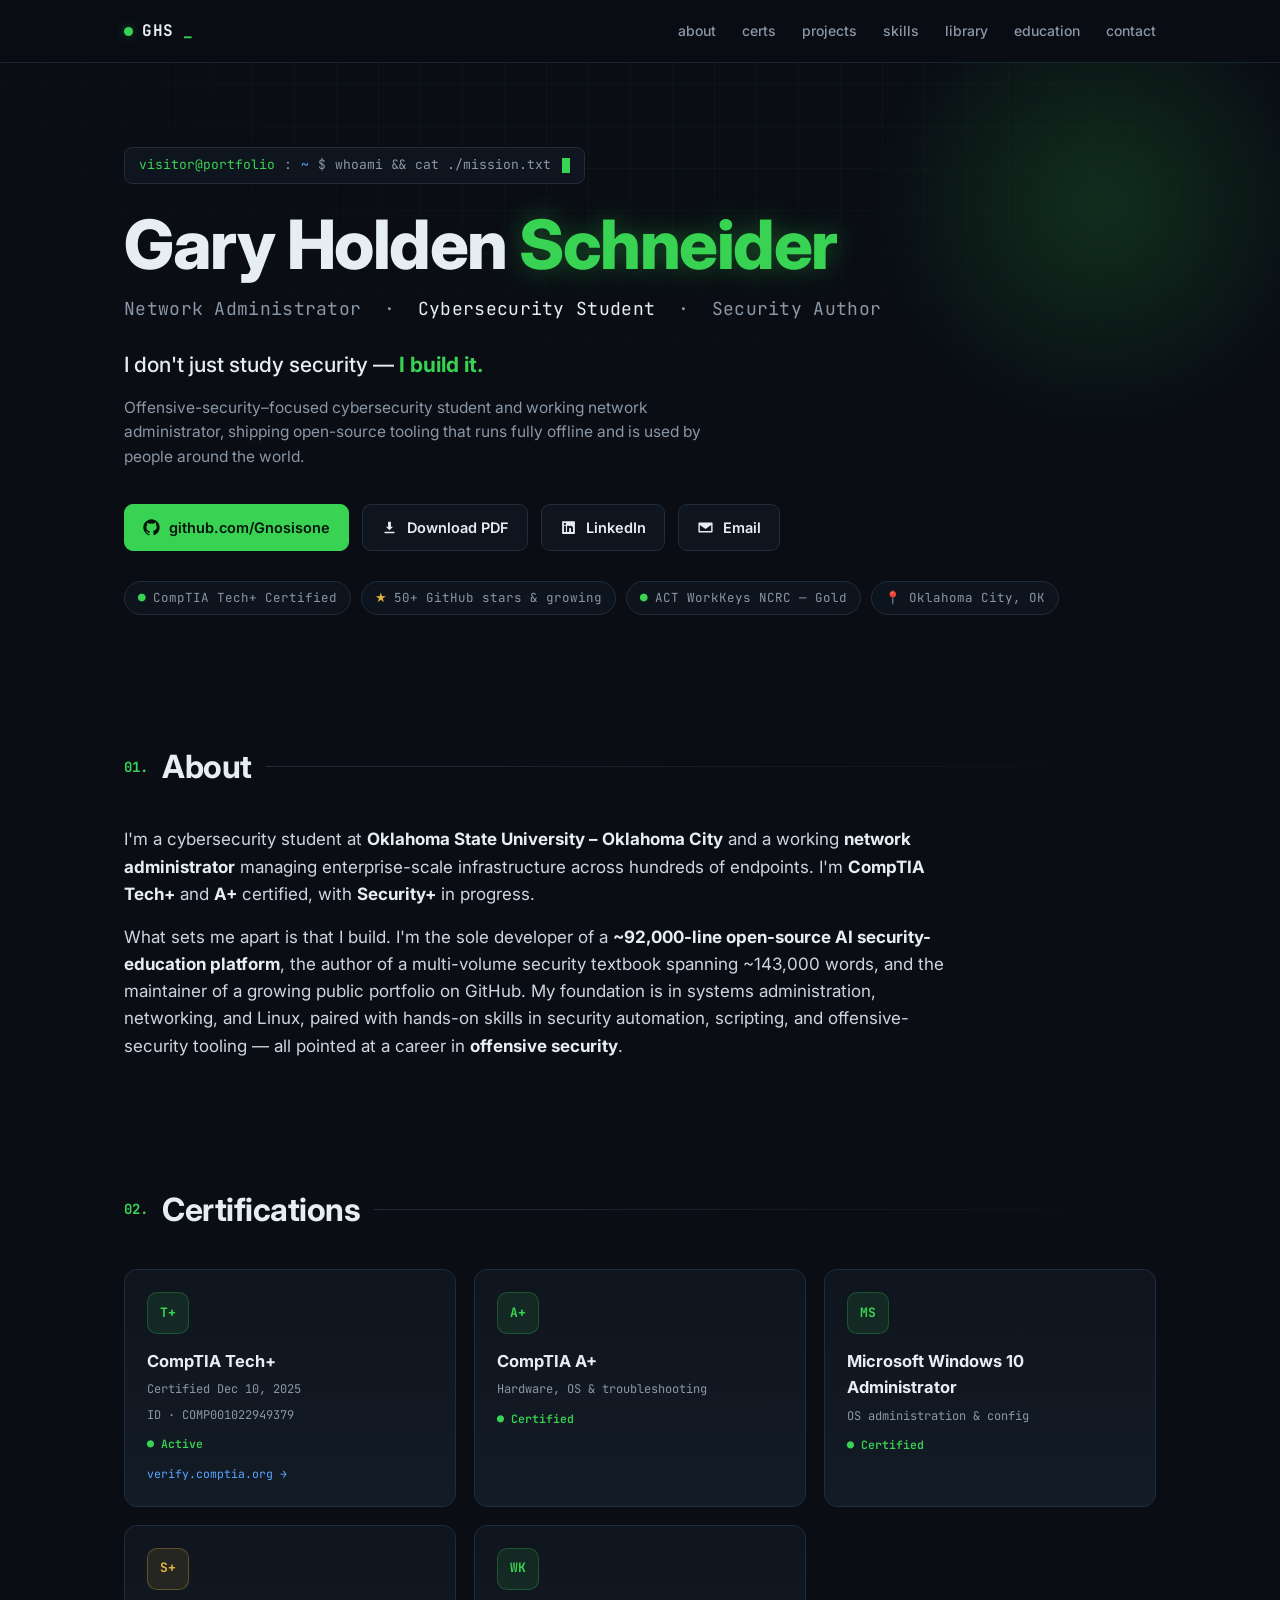
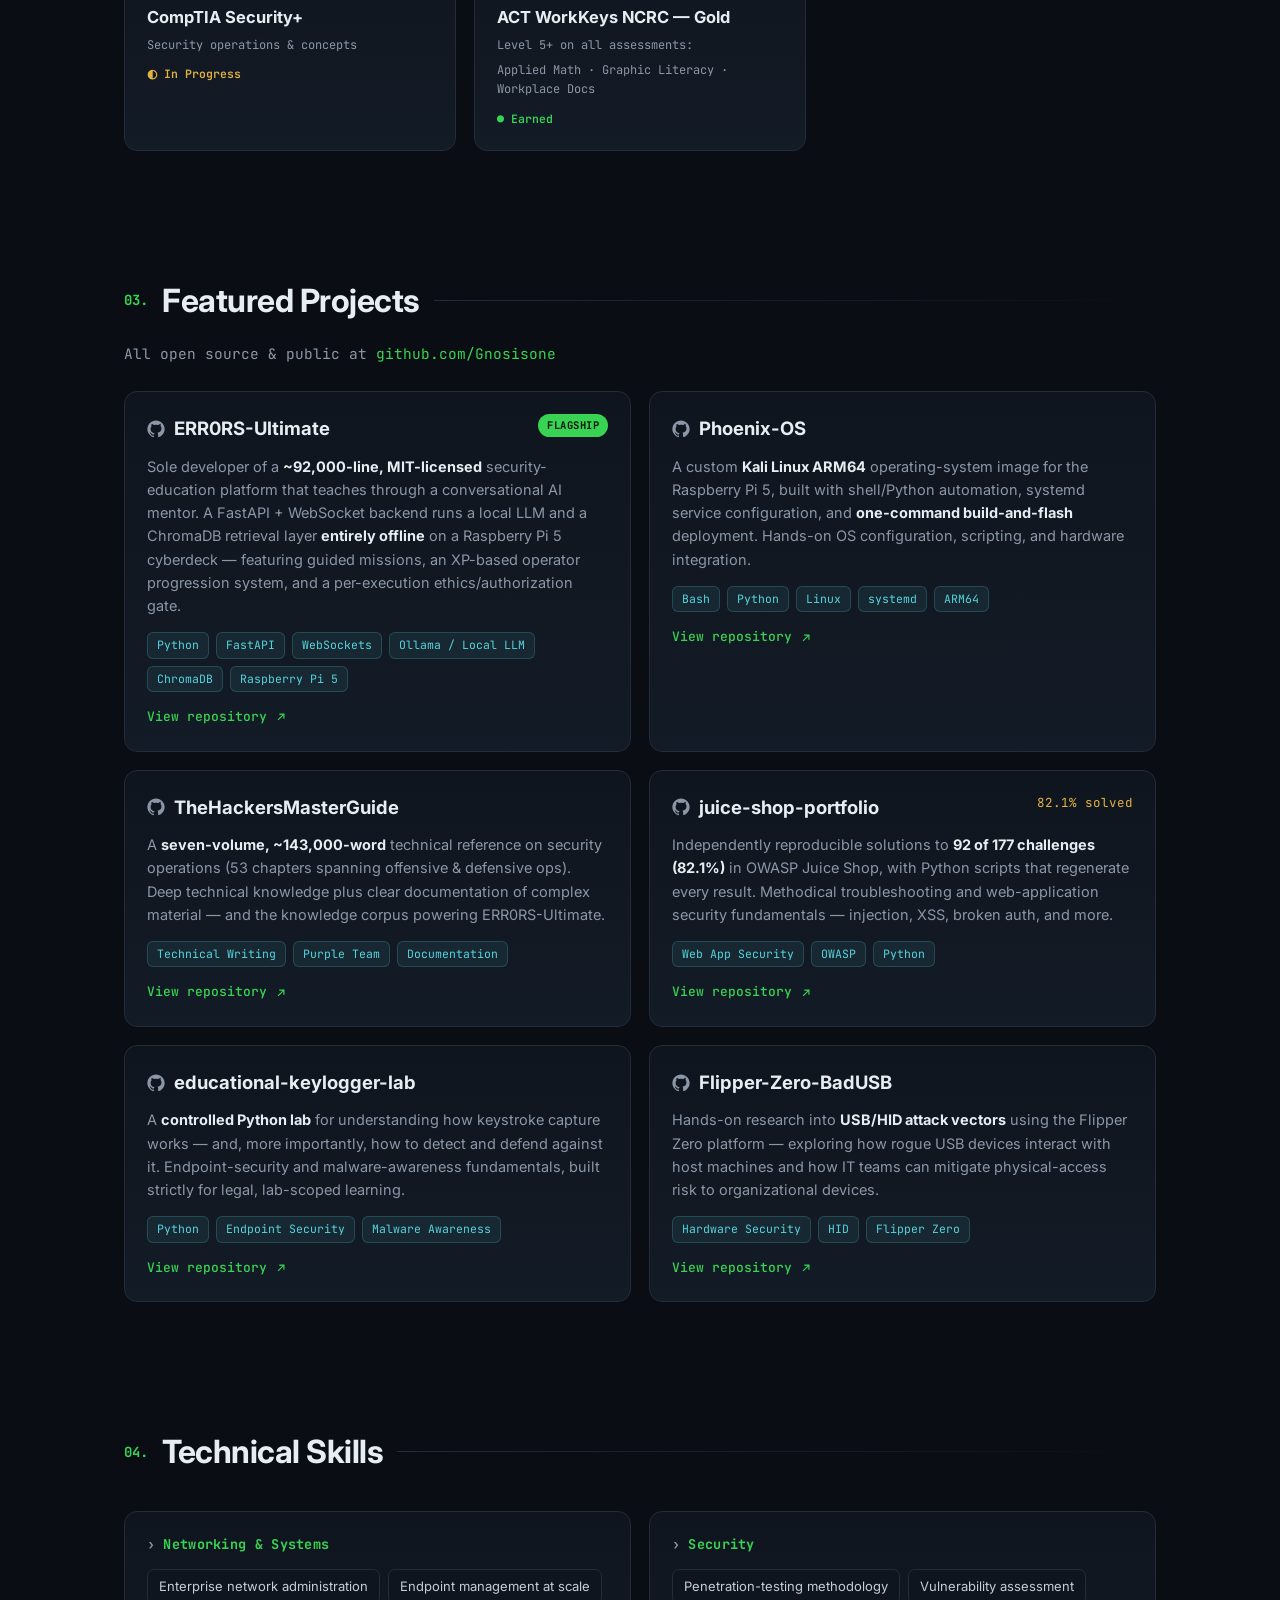
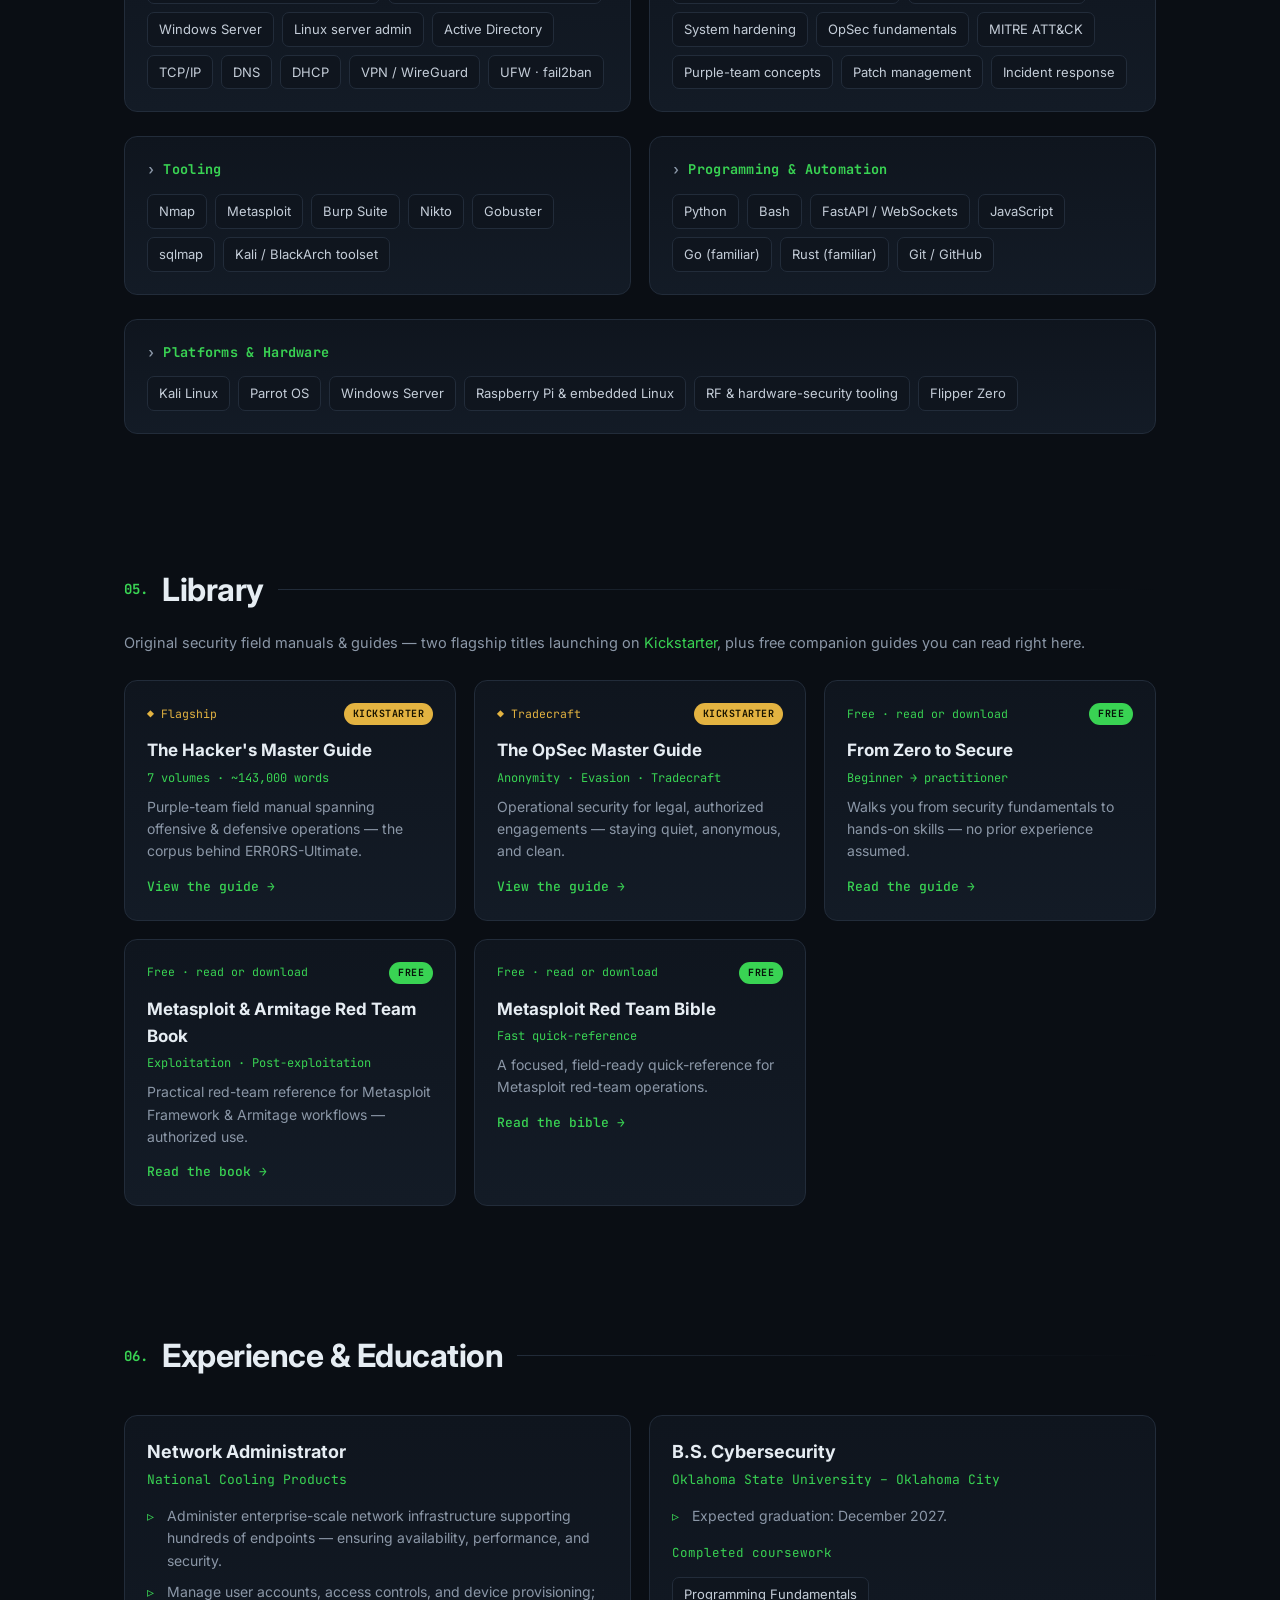
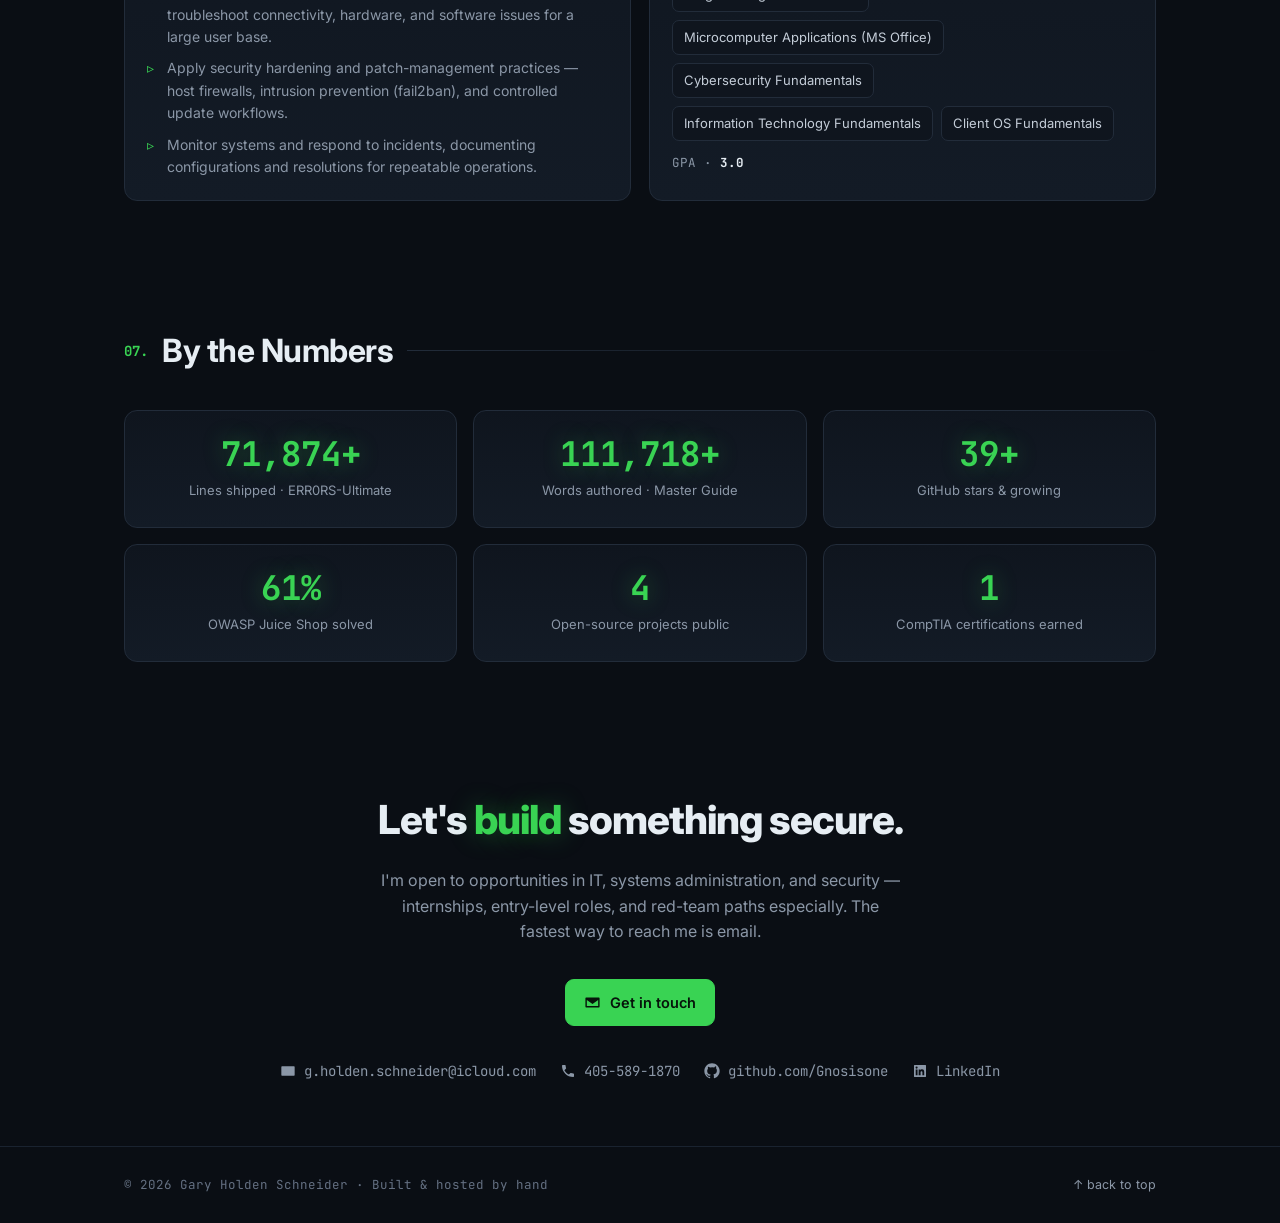
==== commit 713beda9: "Add files via upload" ====
--- a/index.html
+++ b/index.html
@@ -224,7 +224,8 @@
       <a href="#certs">certs</a>
       <a href="#projects">projects</a>
       <a href="#skills">skills</a>
-      <a href="#education">education</a>
+      <a href="#library">library</a>
+      <a href="#experience">education</a>
       <a href="#contact">contact</a>
     </div>
   </div>
@@ -417,26 +418,67 @@
   </div>
 </section>
 
-<section id="works">
-  <div class="wrap">
-    <div class="sec-head reveal"><span class="num mono">05.</span><h2>Authored Works</h2><span class="rule"></span></div>
-    <div class="grid cols-2">
-      <div class="card work reveal">
-        <div class="bar"></div>
-        <div>
-          <h3>The Hacker's Master Guide</h3>
-          <div class="sub2 mono">7 volumes · 53 chapters · ~143,000 words</div>
-          <p>Flagship multi-volume purple-team security textbook spanning offensive and defensive operations — and the knowledge corpus behind ERR0RS-Ultimate.</p>
-        </div>
-      </div>
-      <div class="card work reveal">
-        <div class="bar"></div>
-        <div>
-          <h3>The OpSec Master Guide</h3>
-          <div class="sub2 mono">Operational-security reference</div>
-          <p>A comprehensive guide to operational security — anonymity, evasion, and operator tradecraft for legal, authorized engagements.</p>
-        </div>
-      </div>
+<section id="library">
+  <div class="wrap">
+    <div class="sec-head reveal"><span class="num mono">05.</span><h2>Library</h2><span class="rule"></span></div>
+    <p class="reveal" style="color:var(--muted);margin-top:-18px;margin-bottom:26px;font-size:14.5px">Original security field manuals &amp; guides — two flagship titles launching on <span class="accent">Kickstarter</span>, plus free companion guides you can read right here.</p>
+    <div class="grid cols-3">
+
+      <a class="card reveal" href="hackers-master-guide.html" style="display:flex;flex-direction:column">
+        <div style="display:flex;justify-content:space-between;align-items:center;margin-bottom:12px">
+          <span class="mono" style="font-size:11.5px;color:var(--amber)">◆ Flagship</span>
+          <span class="mono" style="font-size:10px;font-weight:700;color:#1a1400;background:var(--amber);padding:3px 9px;border-radius:20px;letter-spacing:.5px">KICKSTARTER</span>
+        </div>
+        <h3 style="font-size:17px;font-weight:700">The Hacker's Master Guide</h3>
+        <div class="mono" style="font-size:12px;color:var(--green);margin:4px 0 8px">7 volumes · ~143,000 words</div>
+        <p style="color:var(--muted);font-size:14px">Purple-team field manual spanning offensive &amp; defensive operations — the corpus behind ERR0RS-Ultimate.</p>
+        <span class="mono" style="margin-top:14px;color:var(--green);font-size:13px;font-weight:500">View the guide →</span>
+      </a>
+
+      <a class="card reveal" href="opsec-master-guide.html" style="display:flex;flex-direction:column">
+        <div style="display:flex;justify-content:space-between;align-items:center;margin-bottom:12px">
+          <span class="mono" style="font-size:11.5px;color:var(--amber)">◆ Tradecraft</span>
+          <span class="mono" style="font-size:10px;font-weight:700;color:#1a1400;background:var(--amber);padding:3px 9px;border-radius:20px;letter-spacing:.5px">KICKSTARTER</span>
+        </div>
+        <h3 style="font-size:17px;font-weight:700">The OpSec Master Guide</h3>
+        <div class="mono" style="font-size:12px;color:var(--green);margin:4px 0 8px">Anonymity · Evasion · Tradecraft</div>
+        <p style="color:var(--muted);font-size:14px">Operational security for legal, authorized engagements — staying quiet, anonymous, and clean.</p>
+        <span class="mono" style="margin-top:14px;color:var(--green);font-size:13px;font-weight:500">View the guide →</span>
+      </a>
+
+      <a class="card reveal" href="from-zero-to-secure.html" style="display:flex;flex-direction:column">
+        <div style="display:flex;justify-content:space-between;align-items:center;margin-bottom:12px">
+          <span class="mono" style="font-size:11.5px;color:var(--green)">Free · read or download</span>
+          <span class="mono" style="font-size:10px;font-weight:700;color:#06140a;background:var(--green);padding:3px 9px;border-radius:20px;letter-spacing:.5px">FREE</span>
+        </div>
+        <h3 style="font-size:17px;font-weight:700">From Zero to Secure</h3>
+        <div class="mono" style="font-size:12px;color:var(--green);margin:4px 0 8px">Beginner → practitioner</div>
+        <p style="color:var(--muted);font-size:14px">Walks you from security fundamentals to hands-on skills — no prior experience assumed.</p>
+        <span class="mono" style="margin-top:14px;color:var(--green);font-size:13px;font-weight:500">Read the guide →</span>
+      </a>
+
+      <a class="card reveal" href="metasploit-armitage-red-team.html" style="display:flex;flex-direction:column">
+        <div style="display:flex;justify-content:space-between;align-items:center;margin-bottom:12px">
+          <span class="mono" style="font-size:11.5px;color:var(--green)">Free · read or download</span>
+          <span class="mono" style="font-size:10px;font-weight:700;color:#06140a;background:var(--green);padding:3px 9px;border-radius:20px;letter-spacing:.5px">FREE</span>
+        </div>
+        <h3 style="font-size:17px;font-weight:700">Metasploit &amp; Armitage Red Team Book</h3>
+        <div class="mono" style="font-size:12px;color:var(--green);margin:4px 0 8px">Exploitation · Post-exploitation</div>
+        <p style="color:var(--muted);font-size:14px">Practical red-team reference for Metasploit Framework &amp; Armitage workflows — authorized use.</p>
+        <span class="mono" style="margin-top:14px;color:var(--green);font-size:13px;font-weight:500">Read the book →</span>
+      </a>
+
+      <a class="card reveal" href="metasploit-red-team-bible.html" style="display:flex;flex-direction:column">
+        <div style="display:flex;justify-content:space-between;align-items:center;margin-bottom:12px">
+          <span class="mono" style="font-size:11.5px;color:var(--green)">Free · read or download</span>
+          <span class="mono" style="font-size:10px;font-weight:700;color:#06140a;background:var(--green);padding:3px 9px;border-radius:20px;letter-spacing:.5px">FREE</span>
+        </div>
+        <h3 style="font-size:17px;font-weight:700">Metasploit Red Team Bible</h3>
+        <div class="mono" style="font-size:12px;color:var(--green);margin:4px 0 8px">Fast quick-reference</div>
+        <p style="color:var(--muted);font-size:14px">A focused, field-ready quick-reference for Metasploit red-team operations.</p>
+        <span class="mono" style="margin-top:14px;color:var(--green);font-size:13px;font-weight:500">Read the bible →</span>
+      </a>
+
     </div>
   </div>
 </section>
